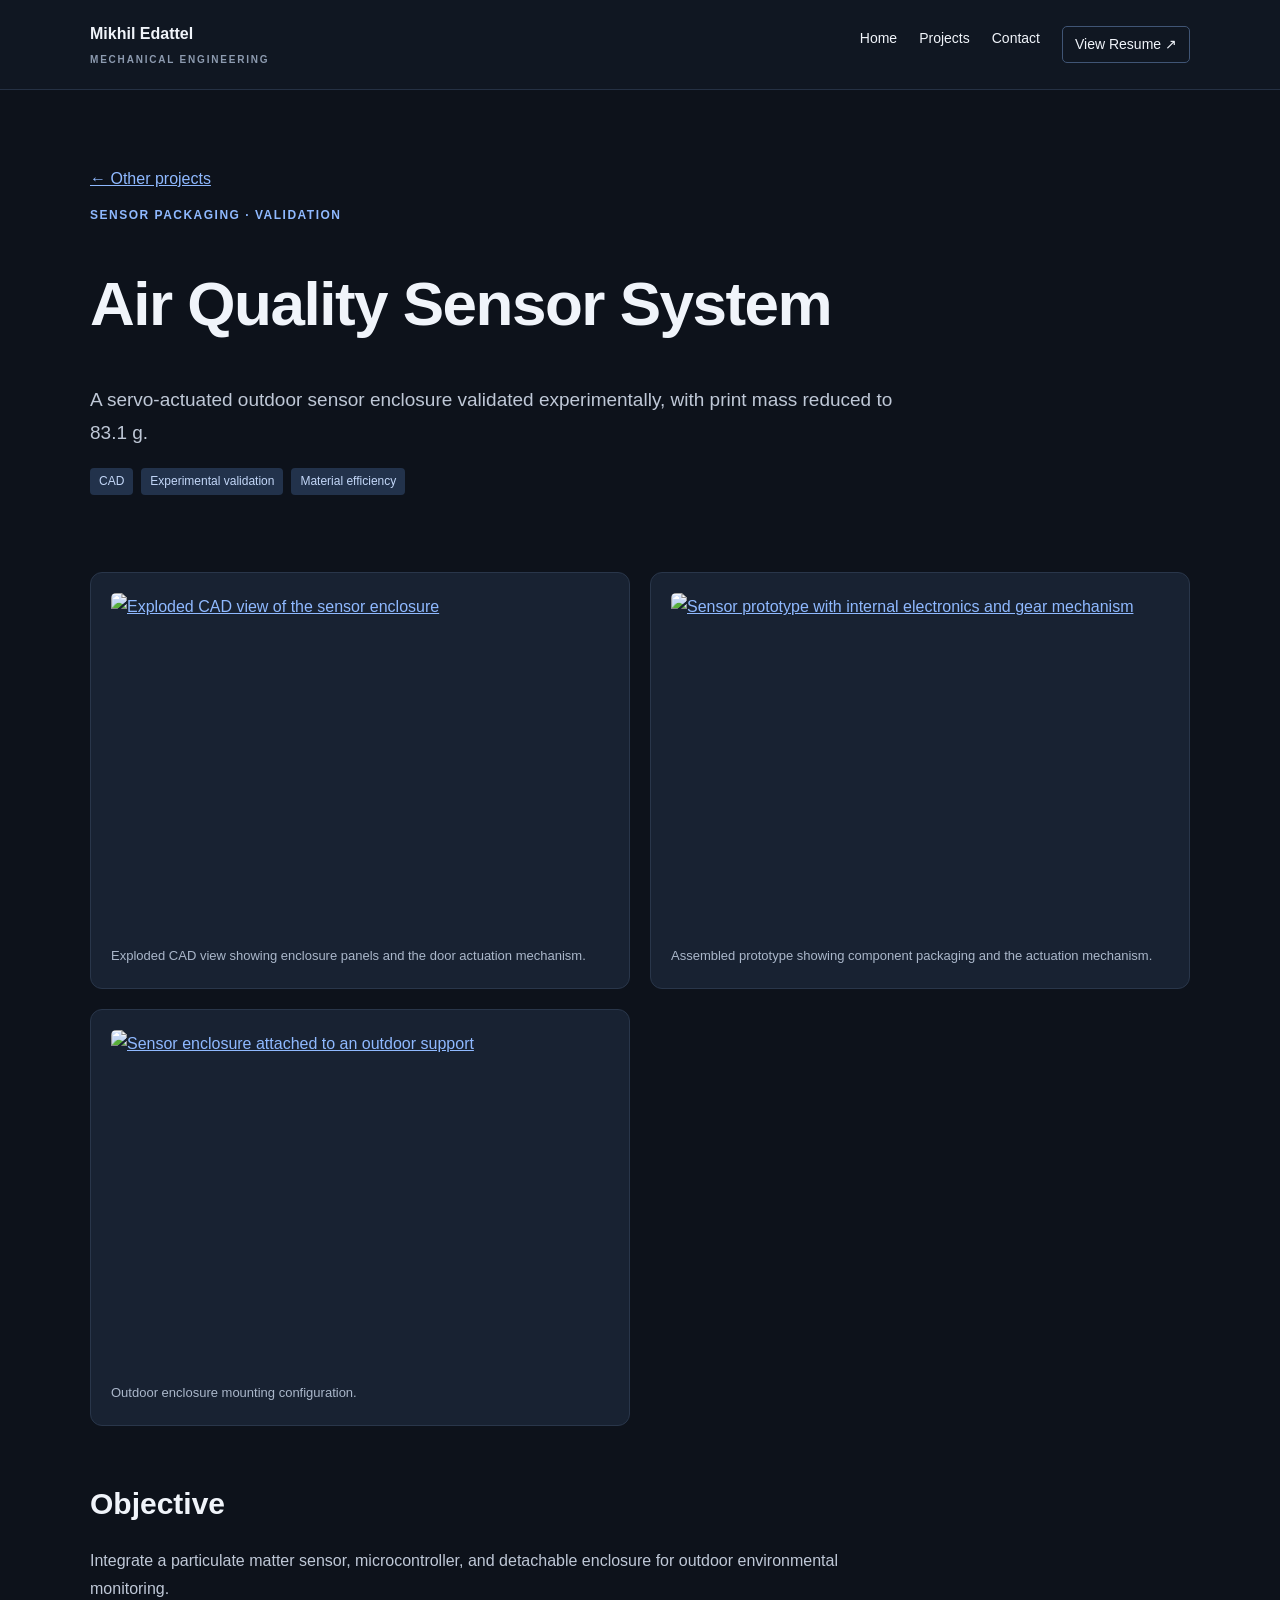
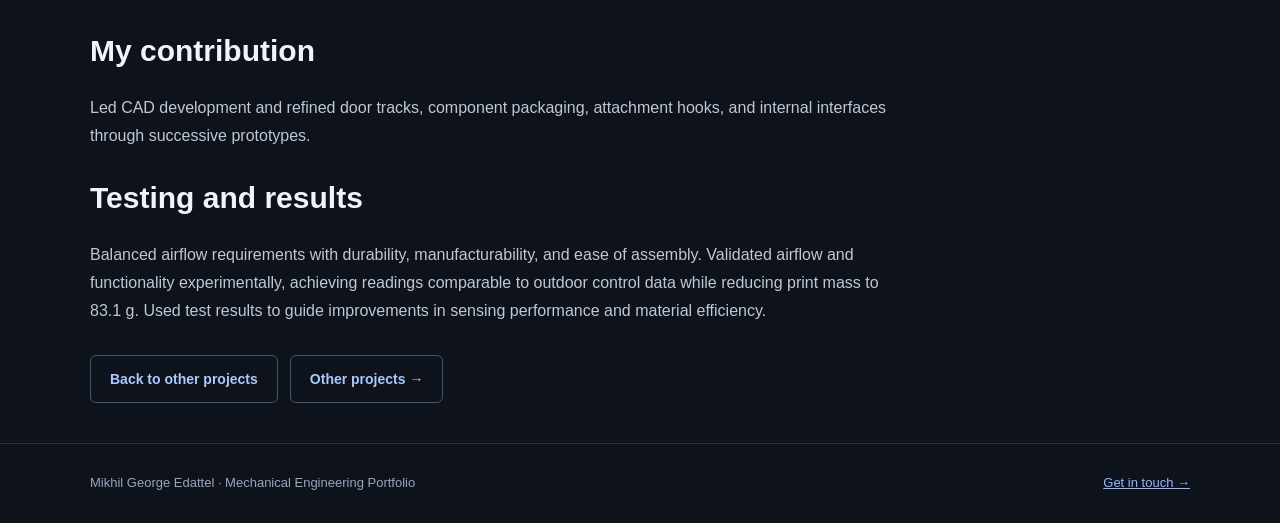
==== air-quality.html @ e2d796d3 "Add files via upload" ====
<!DOCTYPE html><html lang="en"><head><meta charset="UTF-8"><meta name="viewport" content="width=device-width,initial-scale=1"><meta name="description" content="Mikhil George Edattel's mechanical engineering portfolio: design, CAE, prototyping, and systems integration."><meta name="color-scheme" content="dark"><title>Air Quality Sensor System | Mikhil Edattel</title><link rel="stylesheet" href="styles.css"></head><body><a class="skip" href="#main">Skip to content</a><header><nav class="wrap" aria-label="Main navigation"><a class="brand" href="index.html">Mikhil Edattel<span class="brand-sub">Mechanical Engineering</span></a><div class="links"><a href="index.html">Home</a><a href="projects.html">Projects</a><a href="contact.html">Contact</a><a class="nav-resume" href="MikhilGeorgeEdattel_MechanicalEngineer_Resume.pdf" target="_blank" rel="noopener">View Resume ↗</a></div></nav></header><main id="main"><div class="wrap"><div class="hero"><a href="other-projects.html">← Other projects</a><p class="label">Sensor packaging · Validation</p><h1>Air Quality Sensor System</h1><p class="lead">A servo-actuated outdoor sensor enclosure validated experimentally, with print mass reduced to 83.1 g.</p><div class="tags"><span>CAD</span><span>Experimental validation</span><span>Material efficiency</span></div></div><div class="project-gallery"><figure class="gallery"><a href="assets/AirQualitySensor_1.png" target="_blank" rel="noopener" aria-label="Open image: Exploded CAD view of the sensor enclosure"><img src="assets/AirQualitySensor_1.png" alt="Exploded CAD view of the sensor enclosure" loading="lazy"></a><figcaption>Exploded CAD view showing enclosure panels and the door actuation mechanism.</figcaption></figure><figure class="gallery"><a href="assets/AirQualitySensor_2.png" target="_blank" rel="noopener" aria-label="Open image: Sensor prototype with internal electronics and gear mechanism"><img src="assets/AirQualitySensor_2.png" alt="Sensor prototype with internal electronics and gear mechanism" loading="lazy"></a><figcaption>Assembled prototype showing component packaging and the actuation mechanism.</figcaption></figure><figure class="gallery"><a href="assets/AirQualitySensor_3.png" target="_blank" rel="noopener" aria-label="Open image: Sensor enclosure attached to an outdoor support"><img src="assets/AirQualitySensor_3.png" alt="Sensor enclosure attached to an outdoor support" loading="lazy"></a><figcaption>Outdoor enclosure mounting configuration.</figcaption></figure></div><div class="project-copy"><section><h2>Objective</h2><p>Integrate a particulate matter sensor, microcontroller, and detachable enclosure for outdoor environmental monitoring.</p></section><section><h2>My contribution</h2><p>Led CAD development and refined door tracks, component packaging, attachment hooks, and internal interfaces through successive prototypes.</p></section><section><h2>Testing and results</h2><p>Balanced airflow requirements with durability, manufacturability, and ease of assembly. Validated airflow and functionality experimentally, achieving readings comparable to outdoor control data while reducing print mass to 83.1 g. Used test results to guide improvements in sensing performance and material efficiency.</p></section></div><div class="buttons"><a class="button secondary" href="other-projects.html">Back to other projects</a><a class="button secondary" href="other-projects.html">Other projects →</a></div></div></main><footer><div class="wrap">Mikhil George Edattel · Mechanical Engineering Portfolio <a href="contact.html">Get in touch →</a></div></footer></body></html>
---- styles.css ----
*{box-sizing:border-box}html{scroll-behavior:smooth}body{margin:0;background:#f5f7fa;color:#384657;font:16px/1.75 Arial,sans-serif}a{color:#235dc1}a:focus-visible{outline:3px solid #235dc1;outline-offset:5px}.wrap{width:min(1100px,90%);margin:auto}header{background:white;border-bottom:1px solid #dce3eb}nav{display:flex;justify-content:space-between;align-items:center;gap:20px;flex-wrap:wrap;padding:20px 0}nav a{text-decoration:none;color:#14283e}nav .links{display:flex;flex-wrap:wrap;gap:22px;font-size:14px}.brand{font-weight:bold}.hero{padding:75px 0 55px;max-width:820px}.label{text-transform:uppercase;letter-spacing:1.5px;color:#235dc1;font-size:12px;font-weight:bold}h1,h2,h3{color:#14283e;line-height:1.2}h1{font-size:clamp(36px,6vw,62px);letter-spacing:-1.5px}h2{font-size:30px}h3{font-size:23px}.lead{font-size:19px}.muted{color:#627084}.buttons{display:flex;gap:12px;flex-wrap:wrap;margin-top:24px}.button{display:inline-block;background:#235dc1;color:white;padding:11px 19px;border-radius:6px;text-decoration:none;font-weight:bold;font-size:14px}.secondary{background:white;color:#235dc1;border:1px solid #235dc1}.grid{display:grid;grid-template-columns:repeat(2,minmax(0,1fr));gap:24px}.card{background:white;border:1px solid #dce3eb;border-radius:12px;overflow:hidden;display:flex;flex-direction:column}.content{padding:28px;flex:1}.card .content{display:flex;flex-direction:column;align-items:flex-start}.card .button{margin-top:auto}.tags{display:flex;gap:8px;flex-wrap:wrap;margin:10px 0 22px}.tags span{background:#eef3fa;padding:3px 9px;font-size:12px;border-radius:4px}.card img{width:100%;height:230px;object-fit:contain;background:white;padding:15px}.graphic{height:180px;background:#eaf0f8;display:flex;align-items:center;justify-content:center;color:#235dc1;font-size:30px;font-weight:bold;letter-spacing:3px}.section{padding:45px 0}.about{background:white;border-block:1px solid #dce3eb;margin-top:60px}.about p{max-width:800px}.project-copy{max-width:800px}.gallery{background:white;border:1px solid #dce3eb;border-radius:12px;padding:20px;margin:25px 0}.gallery img{width:100%;display:block}.gallery figcaption{font-size:13px;color:#627084;margin-top:12px}.photo-note{border:1px dashed #aebbd0;padding:25px;border-radius:10px;color:#627084;margin:25px 0}footer{border-top:1px solid #dce3eb;padding:28px 0;margin-top:40px;font-size:13px;color:#627084}.skip{position:absolute;top:-100px;background:white;padding:10px}.skip:focus{top:0}@media(max-width:700px){.grid{grid-template-columns:1fr}.hero{padding:45px 0 25px}.content{padding:23px}nav .links{gap:14px}.lead{font-size:17px}}@media(prefers-reduced-motion:reduce){html{scroll-behavior:auto}}
.project-gallery{display:grid;grid-template-columns:repeat(2,minmax(0,1fr));gap:20px}.project-gallery .gallery{margin:0}.project-gallery img{height:340px;object-fit:contain}.paired-images{display:grid;grid-template-columns:repeat(2,minmax(0,1fr));gap:8px;background:white;padding:12px}.paired-images a{display:block;min-width:0}.paired-images img{height:240px;padding:5px}.project-gallery a{display:block}@media(max-width:700px){.project-gallery{grid-template-columns:1fr}.paired-images img{height:180px}.project-gallery img{height:300px}}

/* Dark visual theme */
body{background:#0d121b;color:#bfc8d7}header{background:#101722;border-color:#253144}h1,h2,h3,h4,nav a{color:#f0f4fa}a{color:#8fb9ff}nav a:hover{color:#8fb9ff}.brand-sub{display:block;font-size:10px;text-transform:uppercase;letter-spacing:1.8px;color:#8d9bb0;margin-top:3px}.label{color:#8fb9ff}.muted{color:#99a7bb}.button{background:#83b1ff;color:#0b172c}.button:hover{background:#abcaff}.secondary{background:transparent;color:#aac9ff;border-color:#405575}.card,.about{background:#141d2a;border-color:#29364a}.graphic{background:#1b2b42;color:#8fb9ff}.tags span{background:#22324b;color:#c3d7f8}.gallery{background:#182232;border-color:#29364a}.gallery figcaption{color:#aab7ca}.gallery img{border-radius:5px}.paired-images{background:#e9edf3}.card>img{background:#e9edf3}.photo-note{border-color:#405575;color:#aab7ca}.hero h1{max-width:950px}.home-hero{max-width:880px}.home-hero h1{font-size:clamp(38px,6vw,70px)}.name{font-size:21px;color:#8fb9ff;font-weight:bold}.intro-grid{display:grid;grid-template-columns:repeat(3,minmax(0,1fr));gap:28px;margin-top:35px}.intro-grid article{border-top:1px solid #405575;padding-top:24px}.number{color:#8fb9ff;font-size:13px}.intro-note{max-width:780px}.nav-resume{border:1px solid #405575;border-radius:5px;padding:5px 12px}.other-banner{margin-top:40px;border-top:1px solid #29364a}.project-copy{padding-top:30px}.project-copy section{margin:30px 0}.skills-section{max-width:800px;margin:40px 0}.contact-email{font-size:clamp(17px,3vw,25px);overflow-wrap:anywhere}footer{border-color:#253144;color:#99a7bb}footer .wrap{display:flex;justify-content:space-between;gap:20px;flex-wrap:wrap}.skip{background:#182232;color:white}.availability{margin-top:26px}.gallery a:hover img{outline:2px solid #8fb9ff}@media(max-width:700px){.intro-grid{grid-template-columns:1fr}.links{align-items:center}}
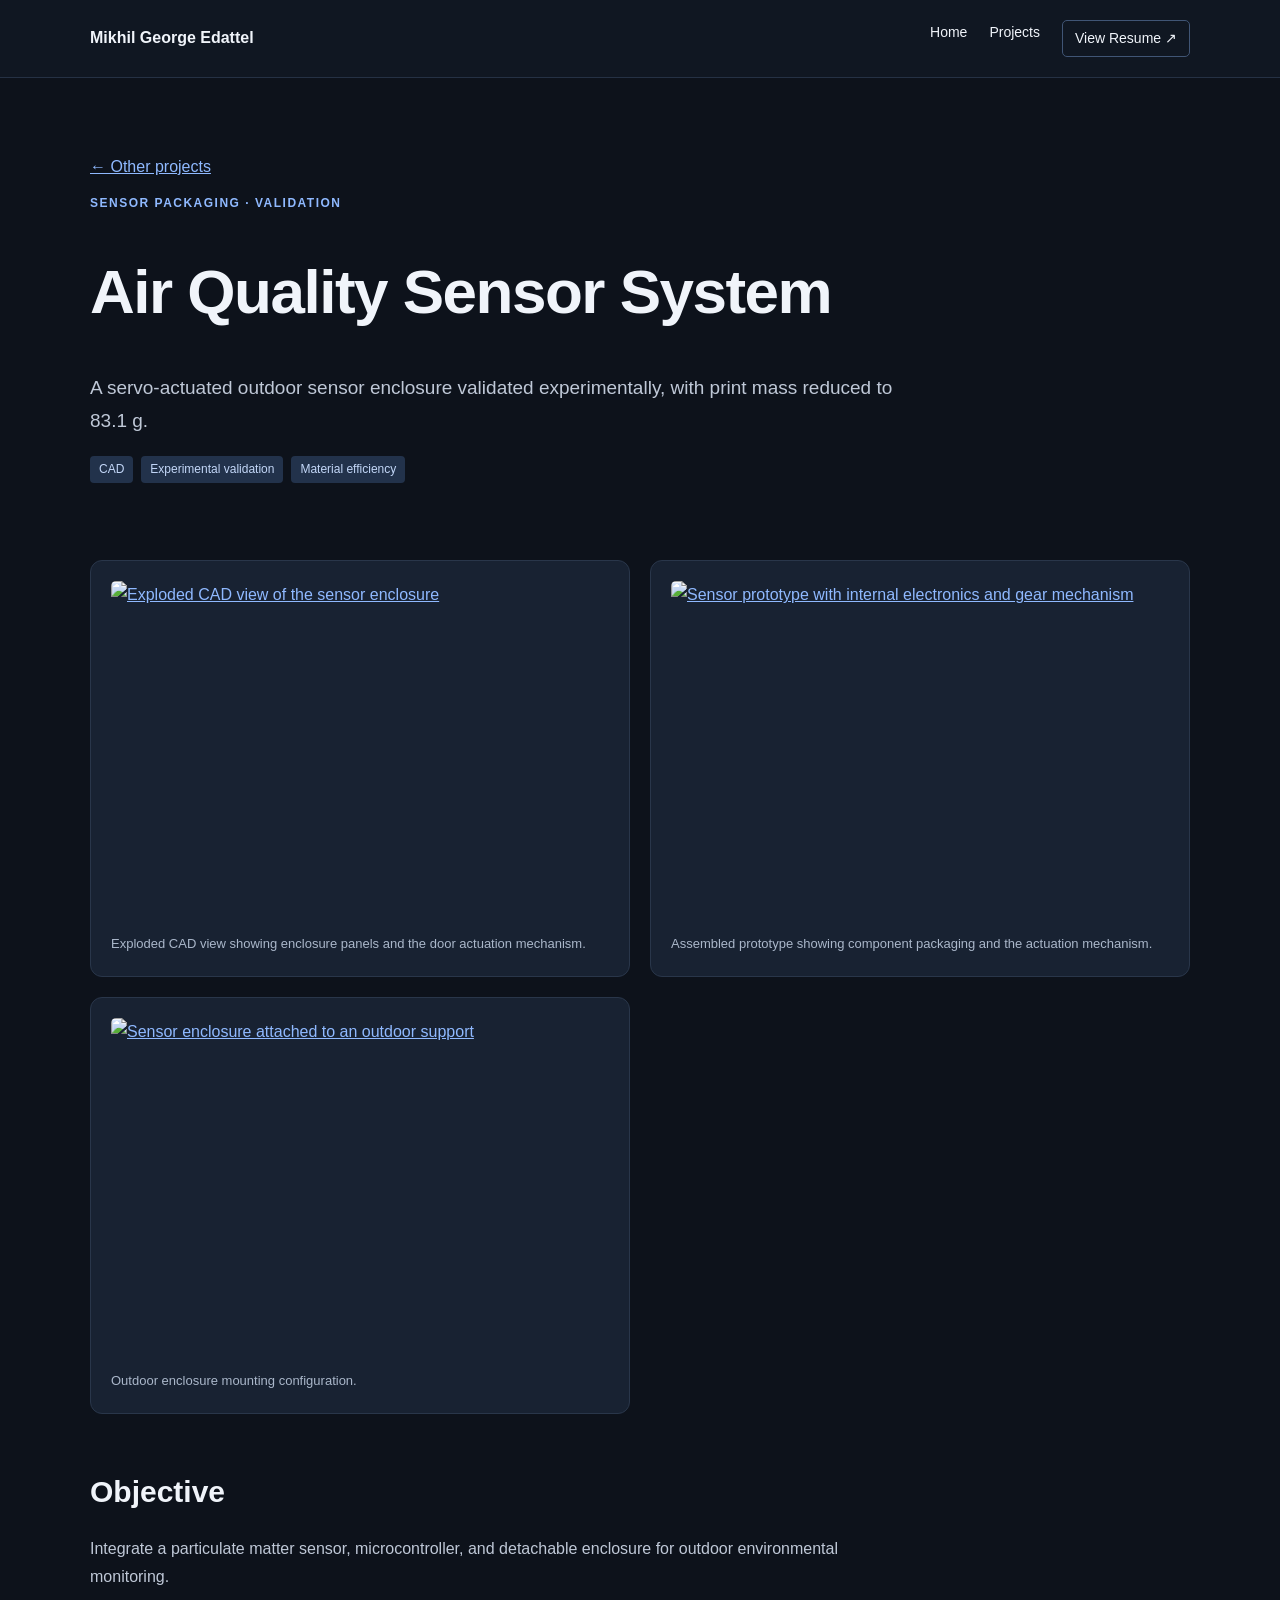
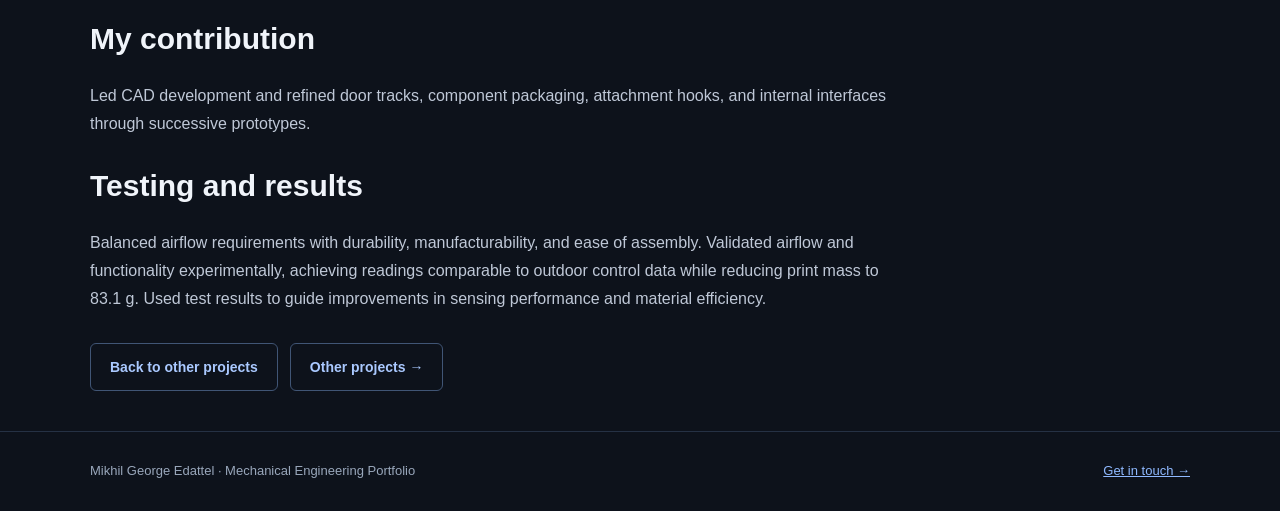
==== commit 7e0a0ab3: "Add files via upload" ====
--- a/air-quality.html
+++ b/air-quality.html
@@ -1 +1 @@
-<!DOCTYPE html><html lang="en"><head><meta charset="UTF-8"><meta name="viewport" content="width=device-width,initial-scale=1"><meta name="description" content="Mikhil George Edattel's mechanical engineering portfolio: design, CAE, prototyping, and systems integration."><meta name="color-scheme" content="dark"><title>Air Quality Sensor System | Mikhil Edattel</title><link rel="stylesheet" href="styles.css"></head><body><a class="skip" href="#main">Skip to content</a><header><nav class="wrap" aria-label="Main navigation"><a class="brand" href="index.html">Mikhil Edattel<span class="brand-sub">Mechanical Engineering</span></a><div class="links"><a href="index.html">Home</a><a href="projects.html">Projects</a><a href="contact.html">Contact</a><a class="nav-resume" href="MikhilGeorgeEdattel_MechanicalEngineer_Resume.pdf" target="_blank" rel="noopener">View Resume ↗</a></div></nav></header><main id="main"><div class="wrap"><div class="hero"><a href="other-projects.html">← Other projects</a><p class="label">Sensor packaging · Validation</p><h1>Air Quality Sensor System</h1><p class="lead">A servo-actuated outdoor sensor enclosure validated experimentally, with print mass reduced to 83.1 g.</p><div class="tags"><span>CAD</span><span>Experimental validation</span><span>Material efficiency</span></div></div><div class="project-gallery"><figure class="gallery"><a href="assets/AirQualitySensor_1.png" target="_blank" rel="noopener" aria-label="Open image: Exploded CAD view of the sensor enclosure"><img src="assets/AirQualitySensor_1.png" alt="Exploded CAD view of the sensor enclosure" loading="lazy"></a><figcaption>Exploded CAD view showing enclosure panels and the door actuation mechanism.</figcaption></figure><figure class="gallery"><a href="assets/AirQualitySensor_2.png" target="_blank" rel="noopener" aria-label="Open image: Sensor prototype with internal electronics and gear mechanism"><img src="assets/AirQualitySensor_2.png" alt="Sensor prototype with internal electronics and gear mechanism" loading="lazy"></a><figcaption>Assembled prototype showing component packaging and the actuation mechanism.</figcaption></figure><figure class="gallery"><a href="assets/AirQualitySensor_3.png" target="_blank" rel="noopener" aria-label="Open image: Sensor enclosure attached to an outdoor support"><img src="assets/AirQualitySensor_3.png" alt="Sensor enclosure attached to an outdoor support" loading="lazy"></a><figcaption>Outdoor enclosure mounting configuration.</figcaption></figure></div><div class="project-copy"><section><h2>Objective</h2><p>Integrate a particulate matter sensor, microcontroller, and detachable enclosure for outdoor environmental monitoring.</p></section><section><h2>My contribution</h2><p>Led CAD development and refined door tracks, component packaging, attachment hooks, and internal interfaces through successive prototypes.</p></section><section><h2>Testing and results</h2><p>Balanced airflow requirements with durability, manufacturability, and ease of assembly. Validated airflow and functionality experimentally, achieving readings comparable to outdoor control data while reducing print mass to 83.1 g. Used test results to guide improvements in sensing performance and material efficiency.</p></section></div><div class="buttons"><a class="button secondary" href="other-projects.html">Back to other projects</a><a class="button secondary" href="other-projects.html">Other projects →</a></div></div></main><footer><div class="wrap">Mikhil George Edattel · Mechanical Engineering Portfolio <a href="contact.html">Get in touch →</a></div></footer></body></html>+<!DOCTYPE html><html lang="en"><head><meta charset="UTF-8"><meta name="viewport" content="width=device-width,initial-scale=1"><meta name="description" content="Mikhil George Edattel's mechanical engineering portfolio: design, CAE, prototyping, and systems integration."><meta name="color-scheme" content="dark"><title>Air Quality Sensor System | Mikhil Edattel</title><link rel="stylesheet" href="styles.css"></head><body><a class="skip" href="#main">Skip to content</a><header><nav class="wrap" aria-label="Main navigation"><a class="brand" href="index.html">Mikhil George Edattel</a><div class="links"><a href="index.html">Home</a><a href="projects.html">Projects</a><a class="nav-resume" href="MikhilGeorgeEdattel_MechanicalEngineer_Resume.pdf" target="_blank" rel="noopener">View Resume ↗</a></div></nav></header><main id="main"><div class="wrap"><div class="hero"><a href="other-projects.html">← Other projects</a><p class="label">Sensor packaging · Validation</p><h1>Air Quality Sensor System</h1><p class="lead">A servo-actuated outdoor sensor enclosure validated experimentally, with print mass reduced to 83.1 g.</p><div class="tags"><span>CAD</span><span>Experimental validation</span><span>Material efficiency</span></div></div><div class="project-gallery"><figure class="gallery"><a href="assets/AirQualitySensor_1.png" target="_blank" rel="noopener" aria-label="Open image: Exploded CAD view of the sensor enclosure"><img src="assets/AirQualitySensor_1.png" alt="Exploded CAD view of the sensor enclosure" loading="lazy"></a><figcaption>Exploded CAD view showing enclosure panels and the door actuation mechanism.</figcaption></figure><figure class="gallery"><a href="assets/AirQualitySensor_2.png" target="_blank" rel="noopener" aria-label="Open image: Sensor prototype with internal electronics and gear mechanism"><img src="assets/AirQualitySensor_2.png" alt="Sensor prototype with internal electronics and gear mechanism" loading="lazy"></a><figcaption>Assembled prototype showing component packaging and the actuation mechanism.</figcaption></figure><figure class="gallery"><a href="assets/AirQualitySensor_3.png" target="_blank" rel="noopener" aria-label="Open image: Sensor enclosure attached to an outdoor support"><img src="assets/AirQualitySensor_3.png" alt="Sensor enclosure attached to an outdoor support" loading="lazy"></a><figcaption>Outdoor enclosure mounting configuration.</figcaption></figure></div><div class="project-copy"><section><h2>Objective</h2><p>Integrate a particulate matter sensor, microcontroller, and detachable enclosure for outdoor environmental monitoring.</p></section><section><h2>My contribution</h2><p>Led CAD development and refined door tracks, component packaging, attachment hooks, and internal interfaces through successive prototypes.</p></section><section><h2>Testing and results</h2><p>Balanced airflow requirements with durability, manufacturability, and ease of assembly. Validated airflow and functionality experimentally, achieving readings comparable to outdoor control data while reducing print mass to 83.1 g. Used test results to guide improvements in sensing performance and material efficiency.</p></section></div><div class="buttons"><a class="button secondary" href="other-projects.html">Back to other projects</a><a class="button secondary" href="other-projects.html">Other projects →</a></div></div></main><footer><div class="wrap">Mikhil George Edattel · Mechanical Engineering Portfolio <a href="mailto:mgeorgee@nd.edu">Get in touch →</a></div></footer></body></html>
--- a/styles.css
+++ b/styles.css
@@ -2,4 +2,5 @@
 .project-gallery{display:grid;grid-template-columns:repeat(2,minmax(0,1fr));gap:20px}.project-gallery .gallery{margin:0}.project-gallery img{height:340px;object-fit:contain}.paired-images{display:grid;grid-template-columns:repeat(2,minmax(0,1fr));gap:8px;background:white;padding:12px}.paired-images a{display:block;min-width:0}.paired-images img{height:240px;padding:5px}.project-gallery a{display:block}@media(max-width:700px){.project-gallery{grid-template-columns:1fr}.paired-images img{height:180px}.project-gallery img{height:300px}}
 
 /* Dark visual theme */
-body{background:#0d121b;color:#bfc8d7}header{background:#101722;border-color:#253144}h1,h2,h3,h4,nav a{color:#f0f4fa}a{color:#8fb9ff}nav a:hover{color:#8fb9ff}.brand-sub{display:block;font-size:10px;text-transform:uppercase;letter-spacing:1.8px;color:#8d9bb0;margin-top:3px}.label{color:#8fb9ff}.muted{color:#99a7bb}.button{background:#83b1ff;color:#0b172c}.button:hover{background:#abcaff}.secondary{background:transparent;color:#aac9ff;border-color:#405575}.card,.about{background:#141d2a;border-color:#29364a}.graphic{background:#1b2b42;color:#8fb9ff}.tags span{background:#22324b;color:#c3d7f8}.gallery{background:#182232;border-color:#29364a}.gallery figcaption{color:#aab7ca}.gallery img{border-radius:5px}.paired-images{background:#e9edf3}.card>img{background:#e9edf3}.photo-note{border-color:#405575;color:#aab7ca}.hero h1{max-width:950px}.home-hero{max-width:880px}.home-hero h1{font-size:clamp(38px,6vw,70px)}.name{font-size:21px;color:#8fb9ff;font-weight:bold}.intro-grid{display:grid;grid-template-columns:repeat(3,minmax(0,1fr));gap:28px;margin-top:35px}.intro-grid article{border-top:1px solid #405575;padding-top:24px}.number{color:#8fb9ff;font-size:13px}.intro-note{max-width:780px}.nav-resume{border:1px solid #405575;border-radius:5px;padding:5px 12px}.other-banner{margin-top:40px;border-top:1px solid #29364a}.project-copy{padding-top:30px}.project-copy section{margin:30px 0}.skills-section{max-width:800px;margin:40px 0}.contact-email{font-size:clamp(17px,3vw,25px);overflow-wrap:anywhere}footer{border-color:#253144;color:#99a7bb}footer .wrap{display:flex;justify-content:space-between;gap:20px;flex-wrap:wrap}.skip{background:#182232;color:white}.availability{margin-top:26px}.gallery a:hover img{outline:2px solid #8fb9ff}@media(max-width:700px){.intro-grid{grid-template-columns:1fr}.links{align-items:center}}+body{background:#0d121b;color:#bfc8d7}header{background:#101722;border-color:#253144}h1,h2,h3,h4,nav a{color:#f0f4fa}a{color:#8fb9ff}nav a:hover{color:#8fb9ff}.brand-sub{display:block;font-size:10px;text-transform:uppercase;letter-spacing:1.8px;color:#8d9bb0;margin-top:3px}.label{color:#8fb9ff}.muted{color:#99a7bb}.button{background:#83b1ff;color:#0b172c}.button:hover{background:#abcaff}.secondary{background:transparent;color:#aac9ff;border-color:#405575}.card,.about{background:#141d2a;border-color:#29364a}.graphic{background:#1b2b42;color:#8fb9ff}.tags span{background:#22324b;color:#c3d7f8}.gallery{background:#182232;border-color:#29364a}.gallery figcaption{color:#aab7ca}.gallery img{border-radius:5px}.paired-images{background:#e9edf3}.card>img{background:#e9edf3}.photo-note{border-color:#405575;color:#aab7ca}.hero h1{max-width:950px}.home-hero{max-width:880px}.home-hero h1{font-size:clamp(38px,6vw,70px)}.name{font-size:21px;color:#8fb9ff;font-weight:bold}.intro-grid{display:grid;grid-template-columns:repeat(3,minmax(0,1fr));gap:28px;margin-top:35px}.intro-grid article{border-top:1px solid #405575;padding-top:24px}.number{color:#8fb9ff;font-size:13px}.intro-note{max-width:780px}.nav-resume{border:1px solid #405575;border-radius:5px;padding:5px 12px}.other-banner{margin-top:40px;border-top:1px solid #29364a}.project-copy{padding-top:30px}.project-copy section{margin:30px 0}.skills-section{max-width:800px;margin:40px 0}.contact-email{font-size:clamp(17px,3vw,25px);overflow-wrap:anywhere}footer{border-color:#253144;color:#99a7bb}footer .wrap{display:flex;justify-content:space-between;gap:20px;flex-wrap:wrap}.skip{background:#182232;color:white}.availability{margin-top:26px}.gallery a:hover img{outline:2px solid #8fb9ff}@media(max-width:700px){.intro-grid{grid-template-columns:1fr}.links{align-items:center}}
+.home-intro{text-align:center;max-width:780px;margin:0 auto;padding:85px 0 65px}.home-intro h1{font-size:clamp(28px,4vw,40px);font-weight:700;letter-spacing:-.7px;margin:0 0 24px}.home-intro p{font-size:16px;line-height:1.85;margin:0 auto;max-width:720px}.home-intro .buttons{justify-content:center;margin-top:28px}@media(max-width:700px){.home-intro{padding:55px 0 40px}.home-intro p{font-size:15px}}
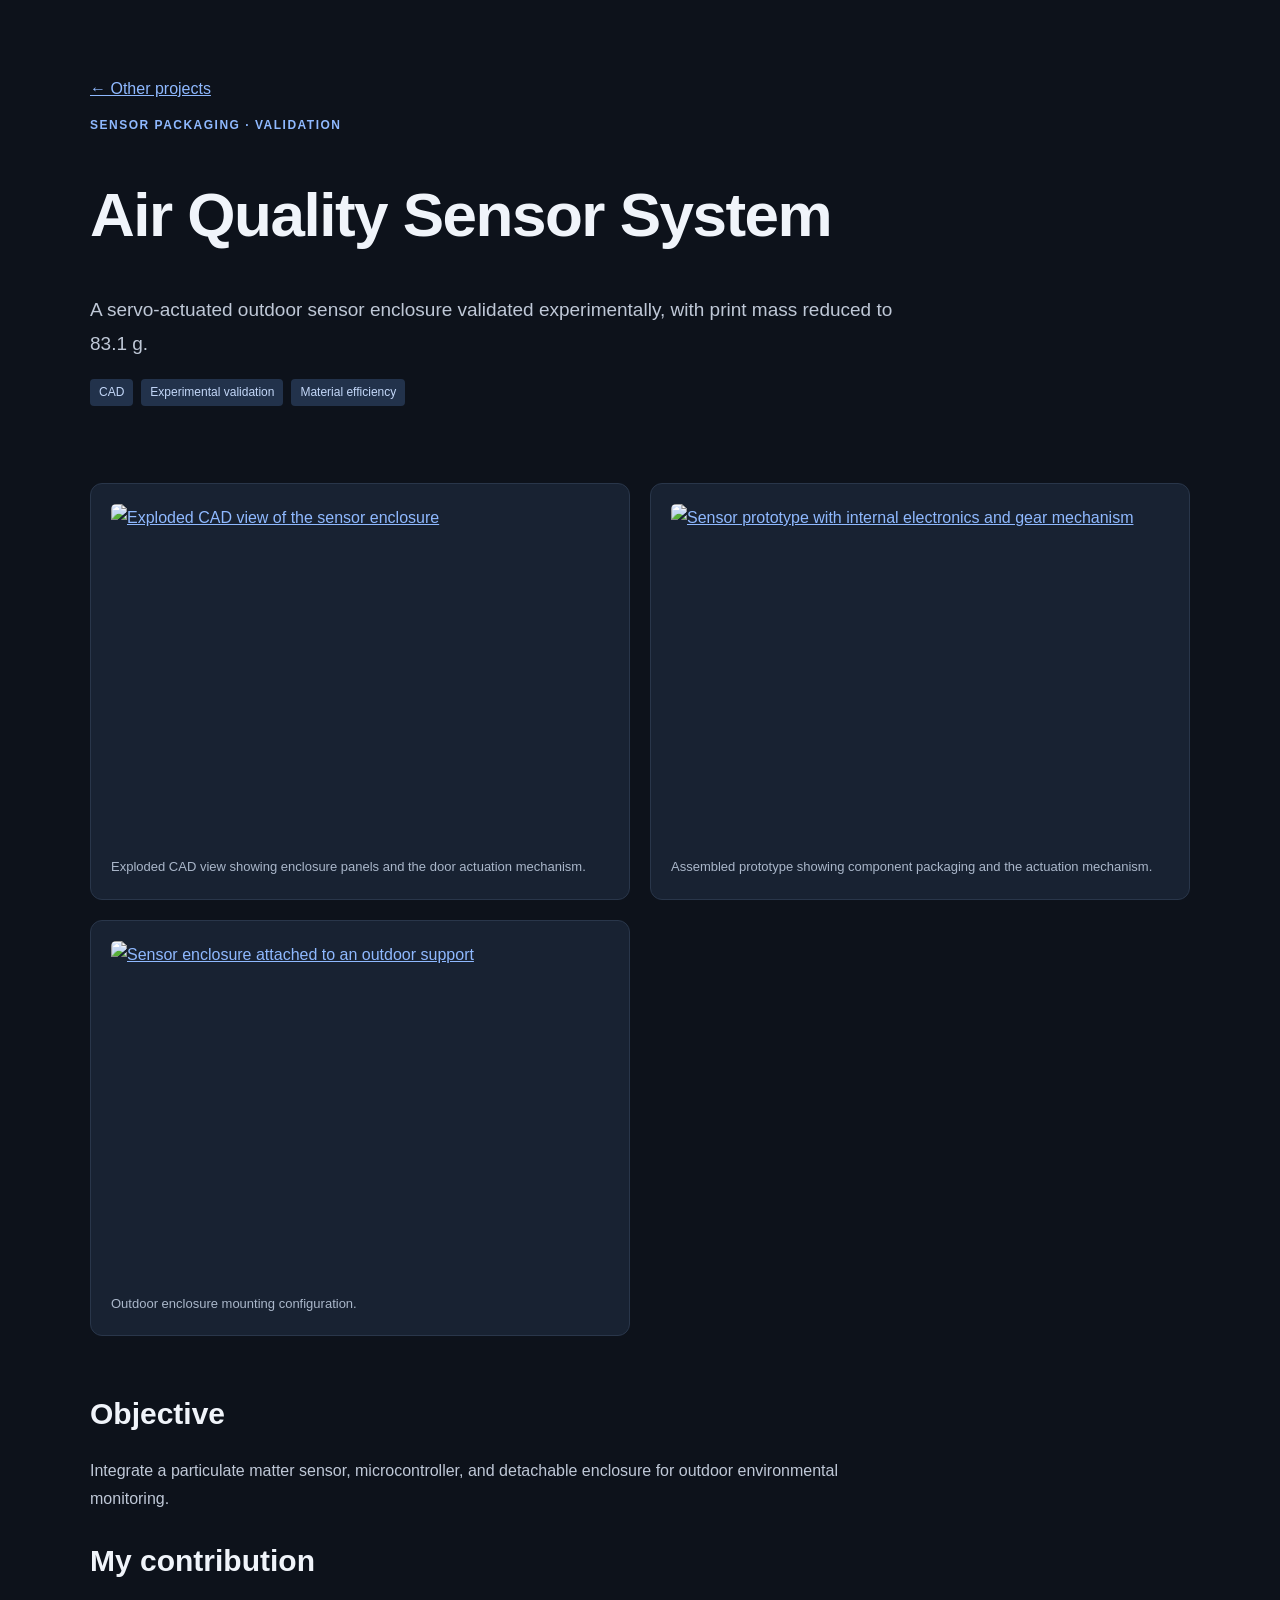
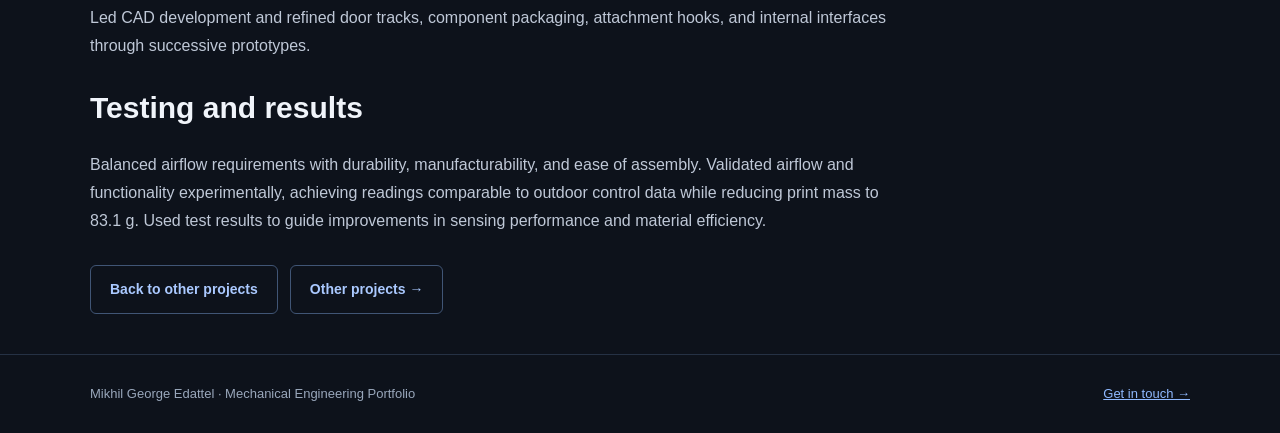
==== commit f04b5490: "Add files via upload" ====
--- a/air-quality.html
+++ b/air-quality.html
@@ -1 +1 @@
-<!DOCTYPE html><html lang="en"><head><meta charset="UTF-8"><meta name="viewport" content="width=device-width,initial-scale=1"><meta name="description" content="Mikhil George Edattel's mechanical engineering portfolio: design, CAE, prototyping, and systems integration."><meta name="color-scheme" content="dark"><title>Air Quality Sensor System | Mikhil Edattel</title><link rel="stylesheet" href="styles.css"></head><body><a class="skip" href="#main">Skip to content</a><header><nav class="wrap" aria-label="Main navigation"><a class="brand" href="index.html">Mikhil George Edattel</a><div class="links"><a href="index.html">Home</a><a href="projects.html">Projects</a><a class="nav-resume" href="MikhilGeorgeEdattel_MechanicalEngineer_Resume.pdf" target="_blank" rel="noopener">View Resume ↗</a></div></nav></header><main id="main"><div class="wrap"><div class="hero"><a href="other-projects.html">← Other projects</a><p class="label">Sensor packaging · Validation</p><h1>Air Quality Sensor System</h1><p class="lead">A servo-actuated outdoor sensor enclosure validated experimentally, with print mass reduced to 83.1 g.</p><div class="tags"><span>CAD</span><span>Experimental validation</span><span>Material efficiency</span></div></div><div class="project-gallery"><figure class="gallery"><a href="assets/AirQualitySensor_1.png" target="_blank" rel="noopener" aria-label="Open image: Exploded CAD view of the sensor enclosure"><img src="assets/AirQualitySensor_1.png" alt="Exploded CAD view of the sensor enclosure" loading="lazy"></a><figcaption>Exploded CAD view showing enclosure panels and the door actuation mechanism.</figcaption></figure><figure class="gallery"><a href="assets/AirQualitySensor_2.png" target="_blank" rel="noopener" aria-label="Open image: Sensor prototype with internal electronics and gear mechanism"><img src="assets/AirQualitySensor_2.png" alt="Sensor prototype with internal electronics and gear mechanism" loading="lazy"></a><figcaption>Assembled prototype showing component packaging and the actuation mechanism.</figcaption></figure><figure class="gallery"><a href="assets/AirQualitySensor_3.png" target="_blank" rel="noopener" aria-label="Open image: Sensor enclosure attached to an outdoor support"><img src="assets/AirQualitySensor_3.png" alt="Sensor enclosure attached to an outdoor support" loading="lazy"></a><figcaption>Outdoor enclosure mounting configuration.</figcaption></figure></div><div class="project-copy"><section><h2>Objective</h2><p>Integrate a particulate matter sensor, microcontroller, and detachable enclosure for outdoor environmental monitoring.</p></section><section><h2>My contribution</h2><p>Led CAD development and refined door tracks, component packaging, attachment hooks, and internal interfaces through successive prototypes.</p></section><section><h2>Testing and results</h2><p>Balanced airflow requirements with durability, manufacturability, and ease of assembly. Validated airflow and functionality experimentally, achieving readings comparable to outdoor control data while reducing print mass to 83.1 g. Used test results to guide improvements in sensing performance and material efficiency.</p></section></div><div class="buttons"><a class="button secondary" href="other-projects.html">Back to other projects</a><a class="button secondary" href="other-projects.html">Other projects →</a></div></div></main><footer><div class="wrap">Mikhil George Edattel · Mechanical Engineering Portfolio <a href="mailto:mgeorgee@nd.edu">Get in touch →</a></div></footer></body></html>+<!DOCTYPE html><html lang="en"><head><meta charset="UTF-8"><meta name="viewport" content="width=device-width,initial-scale=1"><meta name="description" content="Mikhil George Edattel's mechanical engineering portfolio: design, CAE, prototyping, and systems integration."><meta name="color-scheme" content="dark"><title>Air Quality Sensor System | Mikhil Edattel</title><link rel="stylesheet" href="styles.css"></head><body><a class="skip" href="#main">Skip to content</a><main id="main"><div class="wrap"><div class="hero"><a href="other-projects.html">← Other projects</a><p class="label">Sensor packaging · Validation</p><h1>Air Quality Sensor System</h1><p class="lead">A servo-actuated outdoor sensor enclosure validated experimentally, with print mass reduced to 83.1 g.</p><div class="tags"><span>CAD</span><span>Experimental validation</span><span>Material efficiency</span></div></div><div class="project-gallery"><figure class="gallery"><a href="assets/AirQualitySensor_1.png" target="_blank" rel="noopener" aria-label="Open image: Exploded CAD view of the sensor enclosure"><img src="assets/AirQualitySensor_1.png" alt="Exploded CAD view of the sensor enclosure" loading="lazy"></a><figcaption>Exploded CAD view showing enclosure panels and the door actuation mechanism.</figcaption></figure><figure class="gallery"><a href="assets/AirQualitySensor_2.png" target="_blank" rel="noopener" aria-label="Open image: Sensor prototype with internal electronics and gear mechanism"><img src="assets/AirQualitySensor_2.png" alt="Sensor prototype with internal electronics and gear mechanism" loading="lazy"></a><figcaption>Assembled prototype showing component packaging and the actuation mechanism.</figcaption></figure><figure class="gallery"><a href="assets/AirQualitySensor_3.png" target="_blank" rel="noopener" aria-label="Open image: Sensor enclosure attached to an outdoor support"><img src="assets/AirQualitySensor_3.png" alt="Sensor enclosure attached to an outdoor support" loading="lazy"></a><figcaption>Outdoor enclosure mounting configuration.</figcaption></figure></div><div class="project-copy"><section><h2>Objective</h2><p>Integrate a particulate matter sensor, microcontroller, and detachable enclosure for outdoor environmental monitoring.</p></section><section><h2>My contribution</h2><p>Led CAD development and refined door tracks, component packaging, attachment hooks, and internal interfaces through successive prototypes.</p></section><section><h2>Testing and results</h2><p>Balanced airflow requirements with durability, manufacturability, and ease of assembly. Validated airflow and functionality experimentally, achieving readings comparable to outdoor control data while reducing print mass to 83.1 g. Used test results to guide improvements in sensing performance and material efficiency.</p></section></div><div class="buttons"><a class="button secondary" href="other-projects.html">Back to other projects</a><a class="button secondary" href="other-projects.html">Other projects →</a></div></div></main><footer><div class="wrap">Mikhil George Edattel · Mechanical Engineering Portfolio <a href="mailto:mgeorgee@nd.edu">Get in touch →</a></div></footer></body></html>
--- a/styles.css
+++ b/styles.css
@@ -4,3 +4,5 @@
 /* Dark visual theme */
 body{background:#0d121b;color:#bfc8d7}header{background:#101722;border-color:#253144}h1,h2,h3,h4,nav a{color:#f0f4fa}a{color:#8fb9ff}nav a:hover{color:#8fb9ff}.brand-sub{display:block;font-size:10px;text-transform:uppercase;letter-spacing:1.8px;color:#8d9bb0;margin-top:3px}.label{color:#8fb9ff}.muted{color:#99a7bb}.button{background:#83b1ff;color:#0b172c}.button:hover{background:#abcaff}.secondary{background:transparent;color:#aac9ff;border-color:#405575}.card,.about{background:#141d2a;border-color:#29364a}.graphic{background:#1b2b42;color:#8fb9ff}.tags span{background:#22324b;color:#c3d7f8}.gallery{background:#182232;border-color:#29364a}.gallery figcaption{color:#aab7ca}.gallery img{border-radius:5px}.paired-images{background:#e9edf3}.card>img{background:#e9edf3}.photo-note{border-color:#405575;color:#aab7ca}.hero h1{max-width:950px}.home-hero{max-width:880px}.home-hero h1{font-size:clamp(38px,6vw,70px)}.name{font-size:21px;color:#8fb9ff;font-weight:bold}.intro-grid{display:grid;grid-template-columns:repeat(3,minmax(0,1fr));gap:28px;margin-top:35px}.intro-grid article{border-top:1px solid #405575;padding-top:24px}.number{color:#8fb9ff;font-size:13px}.intro-note{max-width:780px}.nav-resume{border:1px solid #405575;border-radius:5px;padding:5px 12px}.other-banner{margin-top:40px;border-top:1px solid #29364a}.project-copy{padding-top:30px}.project-copy section{margin:30px 0}.skills-section{max-width:800px;margin:40px 0}.contact-email{font-size:clamp(17px,3vw,25px);overflow-wrap:anywhere}footer{border-color:#253144;color:#99a7bb}footer .wrap{display:flex;justify-content:space-between;gap:20px;flex-wrap:wrap}.skip{background:#182232;color:white}.availability{margin-top:26px}.gallery a:hover img{outline:2px solid #8fb9ff}@media(max-width:700px){.intro-grid{grid-template-columns:1fr}.links{align-items:center}}
 .home-intro{text-align:center;max-width:780px;margin:0 auto;padding:85px 0 65px}.home-intro h1{font-size:clamp(28px,4vw,40px);font-weight:700;letter-spacing:-.7px;margin:0 0 24px}.home-intro p{font-size:16px;line-height:1.85;margin:0 auto;max-width:720px}.home-intro .buttons{justify-content:center;margin-top:28px}@media(max-width:700px){.home-intro{padding:55px 0 40px}.home-intro p{font-size:15px}}
+
+.home-projects{padding:15px 0 60px;scroll-margin-top:24px}.home-projects>h2{text-align:center;margin:0 0 32px}.home-other{text-align:center;margin-top:36px}.home-projects .card h3{margin-top:12px}
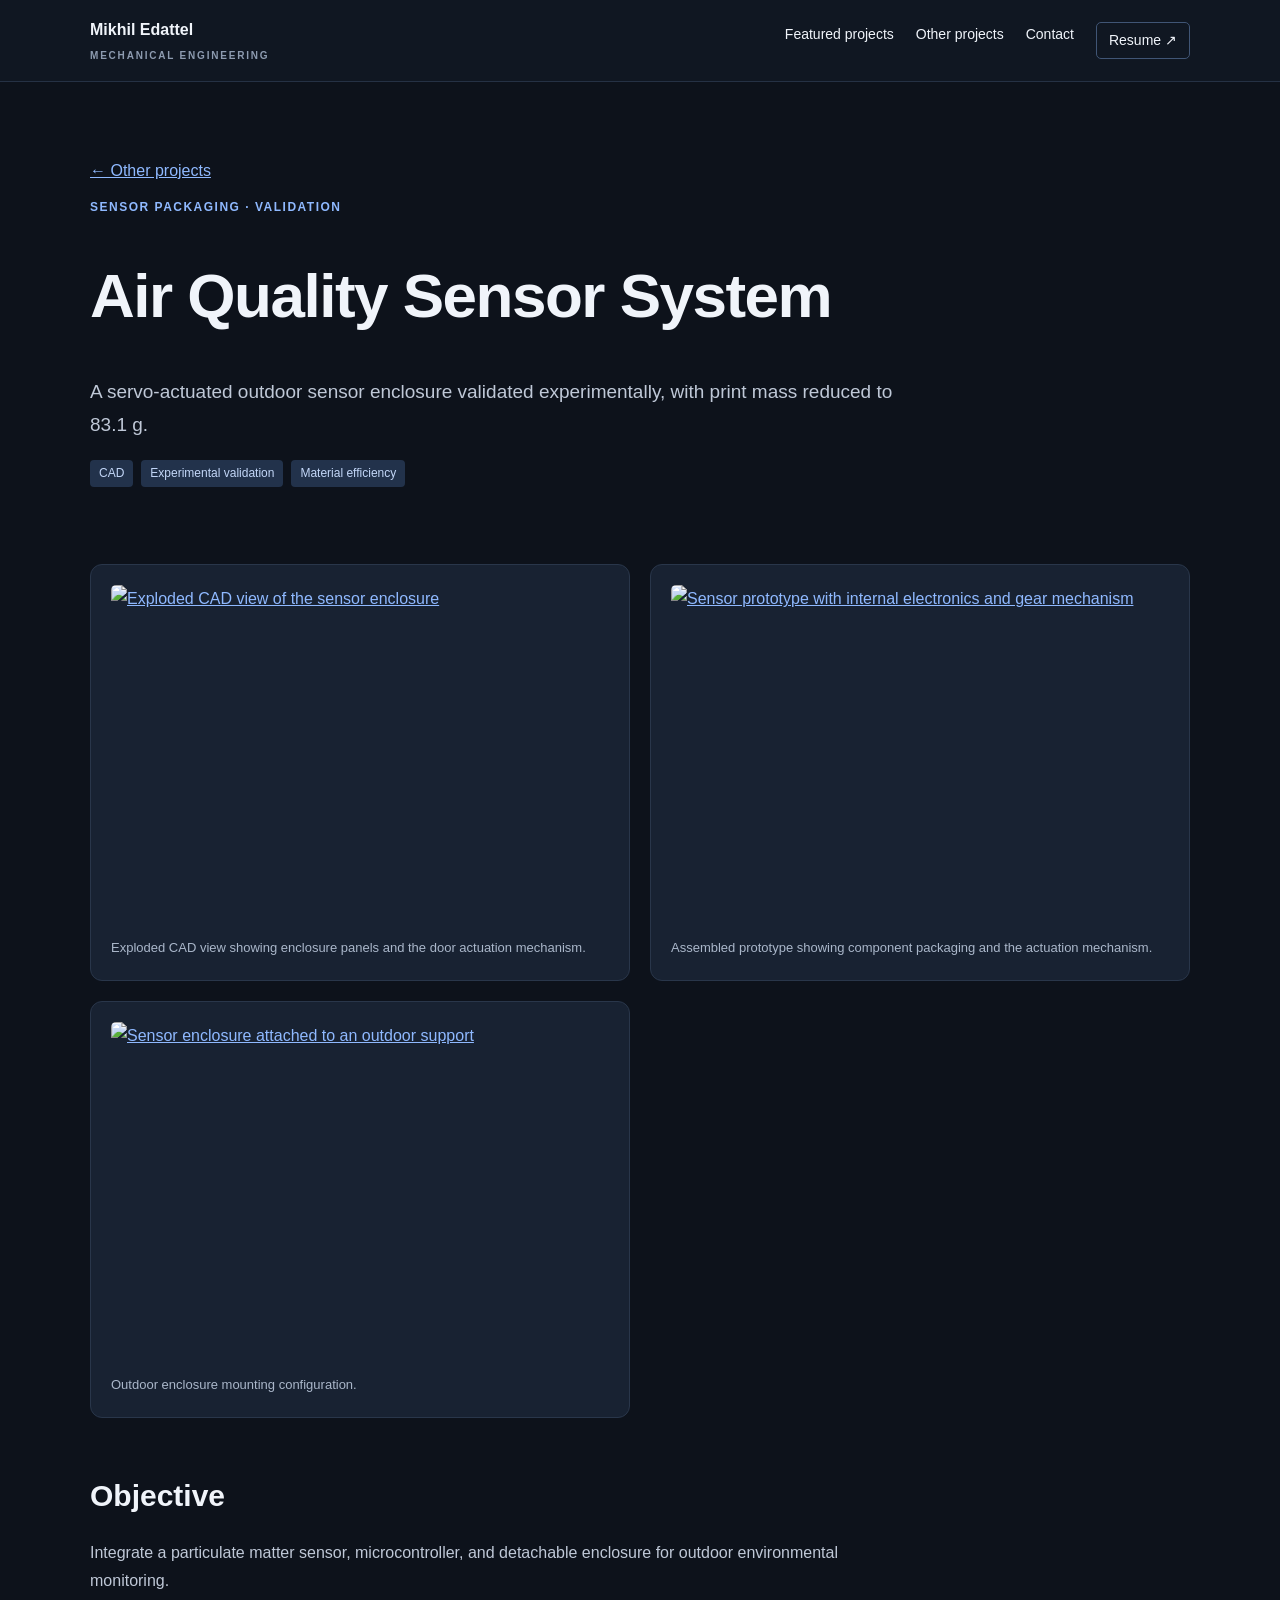
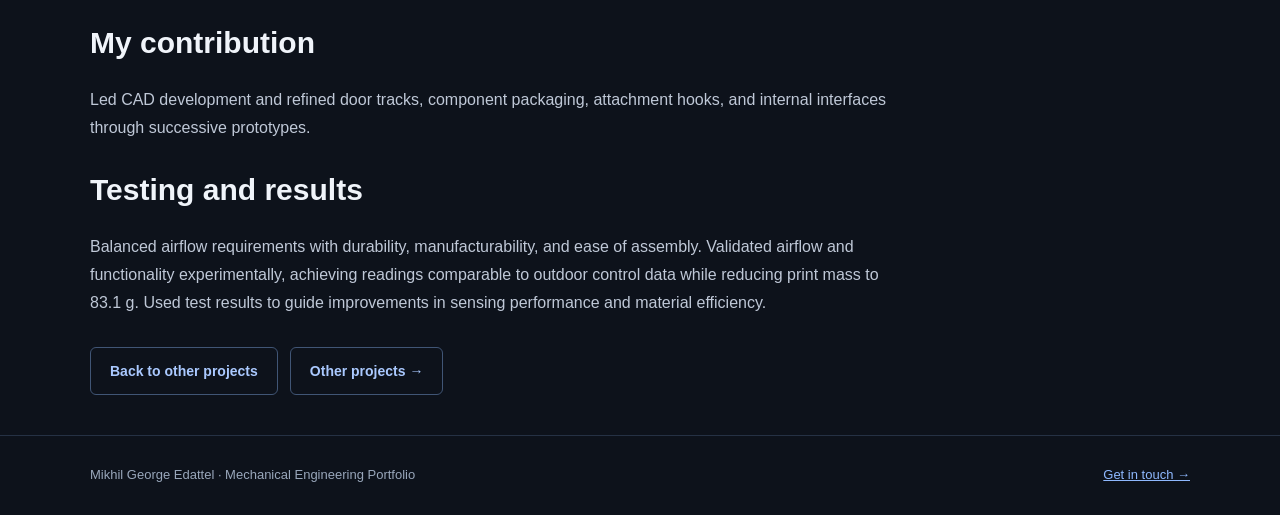
==== commit 6a07d6f4: "Add files via upload" ====
--- a/air-quality.html
+++ b/air-quality.html
@@ -1 +1,2 @@
-<!DOCTYPE html><html lang="en"><head><meta charset="UTF-8"><meta name="viewport" content="width=device-width,initial-scale=1"><meta name="description" content="Mikhil George Edattel's mechanical engineering portfolio: design, CAE, prototyping, and systems integration."><meta name="color-scheme" content="dark"><title>Air Quality Sensor System | Mikhil Edattel</title><link rel="stylesheet" href="styles.css"></head><body><a class="skip" href="#main">Skip to content</a><main id="main"><div class="wrap"><div class="hero"><a href="other-projects.html">← Other projects</a><p class="label">Sensor packaging · Validation</p><h1>Air Quality Sensor System</h1><p class="lead">A servo-actuated outdoor sensor enclosure validated experimentally, with print mass reduced to 83.1 g.</p><div class="tags"><span>CAD</span><span>Experimental validation</span><span>Material efficiency</span></div></div><div class="project-gallery"><figure class="gallery"><a href="assets/AirQualitySensor_1.png" target="_blank" rel="noopener" aria-label="Open image: Exploded CAD view of the sensor enclosure"><img src="assets/AirQualitySensor_1.png" alt="Exploded CAD view of the sensor enclosure" loading="lazy"></a><figcaption>Exploded CAD view showing enclosure panels and the door actuation mechanism.</figcaption></figure><figure class="gallery"><a href="assets/AirQualitySensor_2.png" target="_blank" rel="noopener" aria-label="Open image: Sensor prototype with internal electronics and gear mechanism"><img src="assets/AirQualitySensor_2.png" alt="Sensor prototype with internal electronics and gear mechanism" loading="lazy"></a><figcaption>Assembled prototype showing component packaging and the actuation mechanism.</figcaption></figure><figure class="gallery"><a href="assets/AirQualitySensor_3.png" target="_blank" rel="noopener" aria-label="Open image: Sensor enclosure attached to an outdoor support"><img src="assets/AirQualitySensor_3.png" alt="Sensor enclosure attached to an outdoor support" loading="lazy"></a><figcaption>Outdoor enclosure mounting configuration.</figcaption></figure></div><div class="project-copy"><section><h2>Objective</h2><p>Integrate a particulate matter sensor, microcontroller, and detachable enclosure for outdoor environmental monitoring.</p></section><section><h2>My contribution</h2><p>Led CAD development and refined door tracks, component packaging, attachment hooks, and internal interfaces through successive prototypes.</p></section><section><h2>Testing and results</h2><p>Balanced airflow requirements with durability, manufacturability, and ease of assembly. Validated airflow and functionality experimentally, achieving readings comparable to outdoor control data while reducing print mass to 83.1 g. Used test results to guide improvements in sensing performance and material efficiency.</p></section></div><div class="buttons"><a class="button secondary" href="other-projects.html">Back to other projects</a><a class="button secondary" href="other-projects.html">Other projects →</a></div></div></main><footer><div class="wrap">Mikhil George Edattel · Mechanical Engineering Portfolio <a href="mailto:mgeorgee@nd.edu">Get in touch →</a></div></footer></body></html>+<!DOCTYPE html>
+<html lang="en"><head><meta charset="utf-8"/><meta content="width=device-width,initial-scale=1" name="viewport"/><meta content="Mikhil George Edattel's mechanical engineering portfolio: design, CAE, prototyping, and systems integration." name="description"/><meta content="dark" name="color-scheme"/><title>Air Quality Sensor System | Mikhil Edattel</title><link href="styles.css" rel="stylesheet"/></head><body><a class="skip" href="#main">Skip to content</a><header class="site-header"><nav aria-label="Main navigation" class="wrap"><a class="brand" href="index.html">Mikhil Edattel<span class="brand-sub">Mechanical Engineering</span></a><div class="links"><a href="index.html#projects">Featured projects</a><a href="other-projects.html">Other projects</a><a href="contact.html">Contact</a><a class="nav-resume" href="MikhilGeorgeEdattel_MechanicalEngineer_Resume.pdf" rel="noopener" target="_blank">Resume ↗</a></div></nav></header><main id="main"><div class="wrap"><div class="hero"><a href="other-projects.html">← Other projects</a><p class="label">Sensor packaging · Validation</p><h1>Air Quality Sensor System</h1><p class="lead">A servo-actuated outdoor sensor enclosure validated experimentally, with print mass reduced to 83.1 g.</p><div class="tags"><span>CAD</span><span>Experimental validation</span><span>Material efficiency</span></div></div><div class="project-gallery"><figure class="gallery"><a aria-label="Open image: Exploded CAD view of the sensor enclosure" href="assets/AirQualitySensor_1.png" rel="noopener" target="_blank"><img alt="Exploded CAD view of the sensor enclosure" loading="lazy" src="assets/AirQualitySensor_1.png"/></a><figcaption>Exploded CAD view showing enclosure panels and the door actuation mechanism.</figcaption></figure><figure class="gallery"><a aria-label="Open image: Sensor prototype with internal electronics and gear mechanism" href="assets/AirQualitySensor_2.png" rel="noopener" target="_blank"><img alt="Sensor prototype with internal electronics and gear mechanism" loading="lazy" src="assets/AirQualitySensor_2.png"/></a><figcaption>Assembled prototype showing component packaging and the actuation mechanism.</figcaption></figure><figure class="gallery"><a aria-label="Open image: Sensor enclosure attached to an outdoor support" href="assets/AirQualitySensor_3.png" rel="noopener" target="_blank"><img alt="Sensor enclosure attached to an outdoor support" loading="lazy" src="assets/AirQualitySensor_3.png"/></a><figcaption>Outdoor enclosure mounting configuration.</figcaption></figure></div><div class="project-copy"><section><h2>Objective</h2><p>Integrate a particulate matter sensor, microcontroller, and detachable enclosure for outdoor environmental monitoring.</p></section><section><h2>My contribution</h2><p>Led CAD development and refined door tracks, component packaging, attachment hooks, and internal interfaces through successive prototypes.</p></section><section><h2>Testing and results</h2><p>Balanced airflow requirements with durability, manufacturability, and ease of assembly. Validated airflow and functionality experimentally, achieving readings comparable to outdoor control data while reducing print mass to 83.1 g. Used test results to guide improvements in sensing performance and material efficiency.</p></section></div><div class="buttons"><a class="button secondary" href="other-projects.html">Back to other projects</a><a class="button secondary" href="other-projects.html">Other projects →</a></div></div></main><footer><div class="wrap">Mikhil George Edattel · Mechanical Engineering Portfolio <a href="mailto:mgeorgee@nd.edu">Get in touch →</a></div></footer></body></html>
--- a/styles.css
+++ b/styles.css
@@ -6,3 +6,23 @@
 .home-intro{text-align:center;max-width:780px;margin:0 auto;padding:85px 0 65px}.home-intro h1{font-size:clamp(28px,4vw,40px);font-weight:700;letter-spacing:-.7px;margin:0 0 24px}.home-intro p{font-size:16px;line-height:1.85;margin:0 auto;max-width:720px}.home-intro .buttons{justify-content:center;margin-top:28px}@media(max-width:700px){.home-intro{padding:55px 0 40px}.home-intro p{font-size:15px}}
 
 .home-projects{padding:15px 0 60px;scroll-margin-top:24px}.home-projects>h2{text-align:center;margin:0 0 32px}.home-other{text-align:center;margin-top:36px}.home-projects .card h3{margin-top:12px}
+
+
+/* Portfolio refresh: readable engineering outcomes, shared navigation, and mobile behavior */
+.site-header{position:relative;z-index:10;background:#101722;border-bottom:1px solid #253144}
+.site-header nav{padding:16px 0}
+.site-header .brand{white-space:nowrap}
+.site-footer{margin-top:55px}
+.project-snapshot{max-width:900px;margin:28px auto 44px;padding:25px 28px;background:#151f2e;border:1px solid #344862;border-radius:12px}
+.project-dek{font-size:18px;line-height:1.65;color:#e1e9f7;max-width:800px;margin:0 0 21px}
+.outcomes{display:grid;grid-template-columns:repeat(3,minmax(0,1fr));gap:18px}
+.outcome{border-top:1px solid #45607c;padding-top:14px;display:flex;flex-direction:column;gap:5px}
+.outcome strong{font-size:clamp(20px,2.7vw,29px);line-height:1.2;color:#b5d2ff}
+.outcome span{font-size:13px;color:#b6c4d8;line-height:1.5}
+.snapshot-note{margin-top:15px;color:#91a0b6;font-size:12px}
+.rover-story .project-snapshot,.seal-story .project-snapshot,.maze-page .project-snapshot,.frjs-page .project-snapshot{max-width:900px}
+.home-projects .card p{margin-bottom:20px}
+.home-projects .card h3{font-size:22px;line-height:1.3}
+.home-projects .card .label{font-size:11px}
+@media(max-width:700px){.outcomes{gap:12px}.project-snapshot{padding:19px}.project-dek{font-size:16px}.outcome strong{font-size:20px}.outcome span{font-size:12px}.site-header .links{gap:11px;font-size:12px}}
+@media(max-width:460px){.outcomes{grid-template-columns:1fr}.outcome{padding-top:10px}}
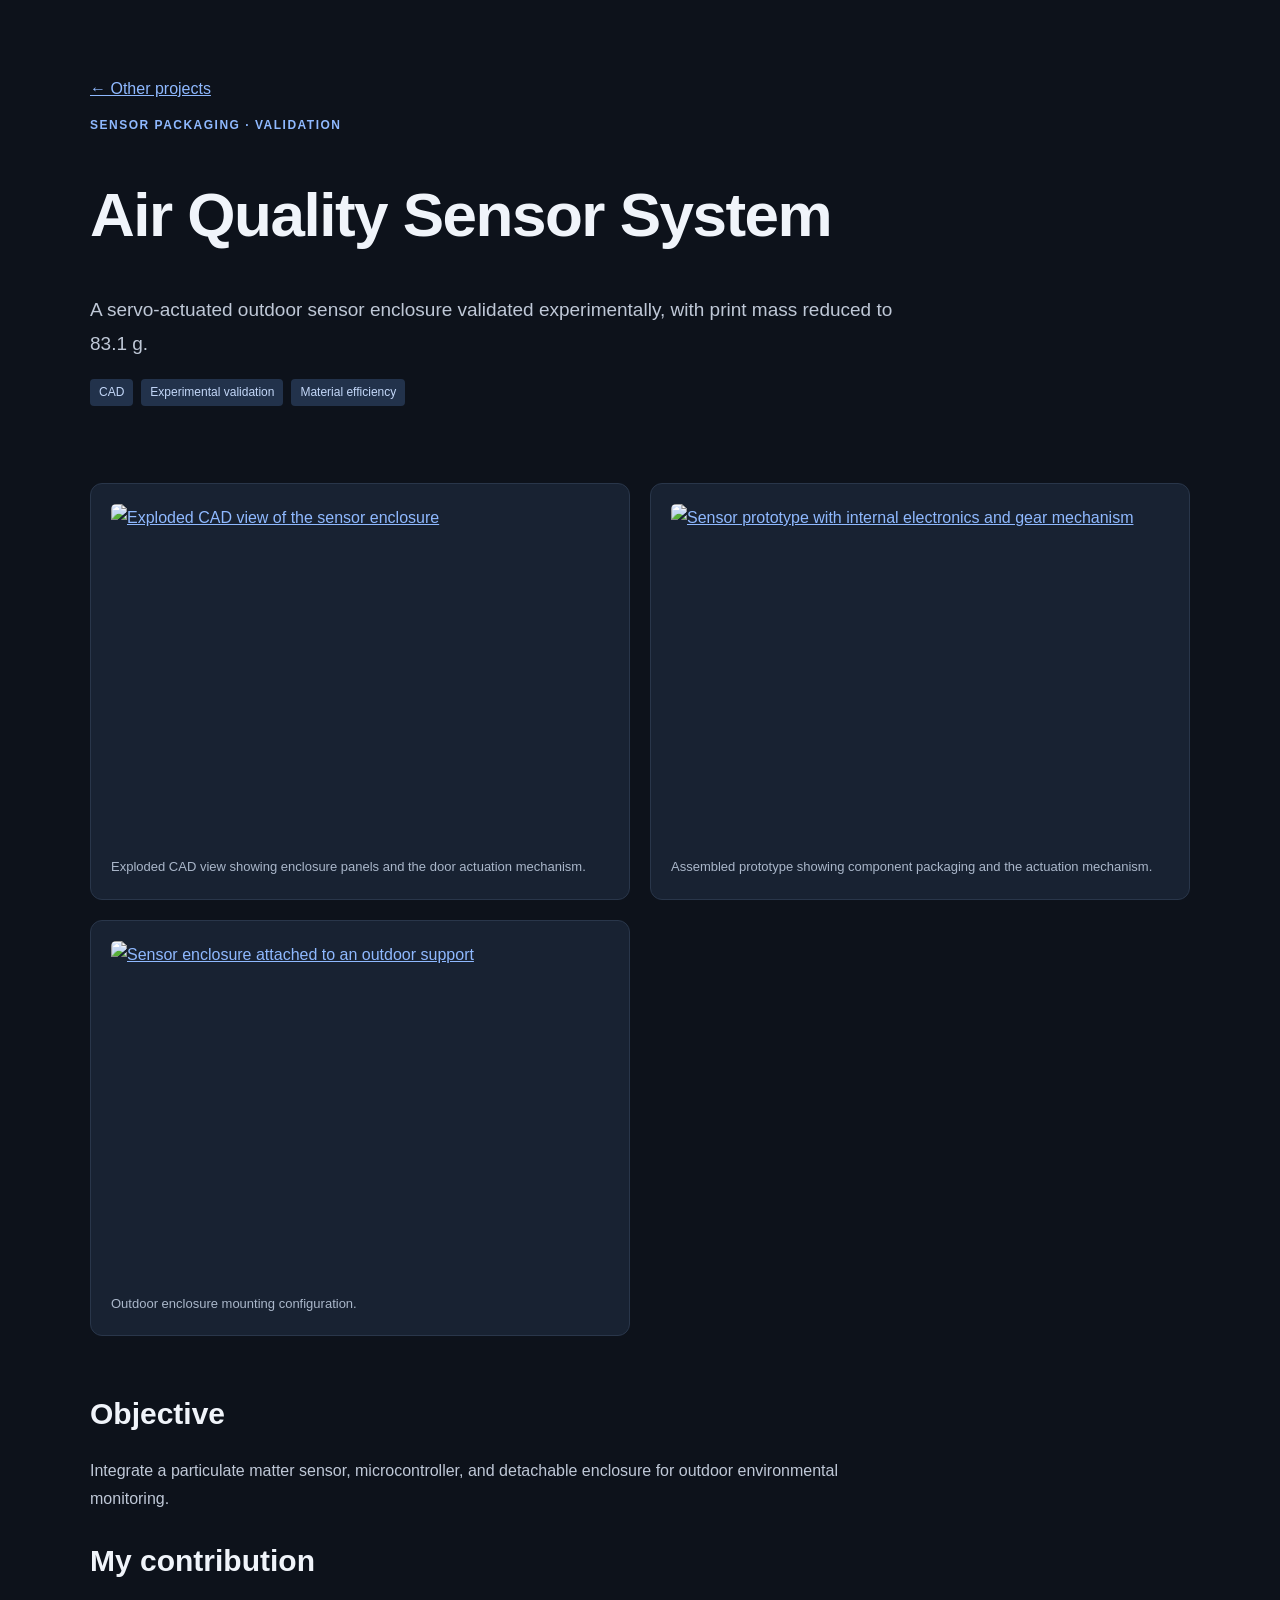
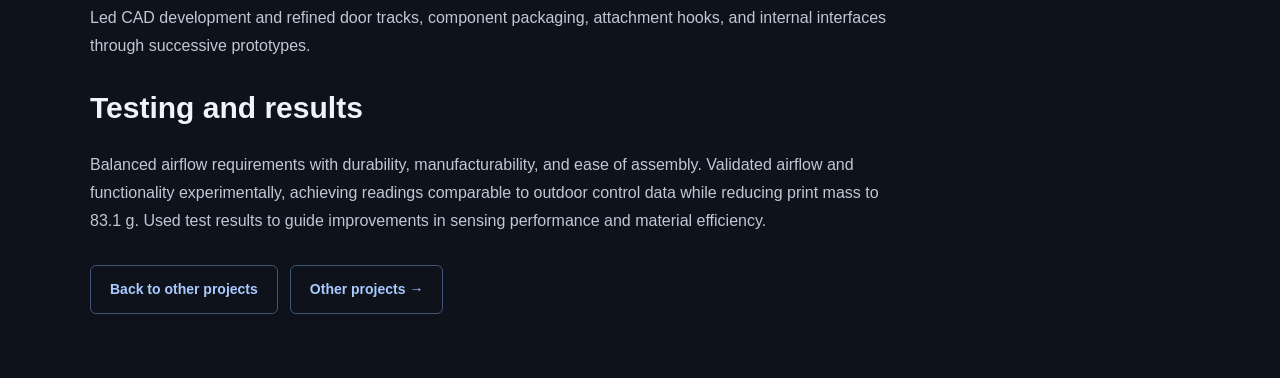
==== commit cc43b880: "Add files via upload" ====
--- a/air-quality.html
+++ b/air-quality.html
@@ -1,2 +1,2 @@
 <!DOCTYPE html>
-<html lang="en"><head><meta charset="utf-8"/><meta content="width=device-width,initial-scale=1" name="viewport"/><meta content="Mikhil George Edattel's mechanical engineering portfolio: design, CAE, prototyping, and systems integration." name="description"/><meta content="dark" name="color-scheme"/><title>Air Quality Sensor System | Mikhil Edattel</title><link href="styles.css" rel="stylesheet"/></head><body><a class="skip" href="#main">Skip to content</a><header class="site-header"><nav aria-label="Main navigation" class="wrap"><a class="brand" href="index.html">Mikhil Edattel<span class="brand-sub">Mechanical Engineering</span></a><div class="links"><a href="index.html#projects">Featured projects</a><a href="other-projects.html">Other projects</a><a href="contact.html">Contact</a><a class="nav-resume" href="MikhilGeorgeEdattel_MechanicalEngineer_Resume.pdf" rel="noopener" target="_blank">Resume ↗</a></div></nav></header><main id="main"><div class="wrap"><div class="hero"><a href="other-projects.html">← Other projects</a><p class="label">Sensor packaging · Validation</p><h1>Air Quality Sensor System</h1><p class="lead">A servo-actuated outdoor sensor enclosure validated experimentally, with print mass reduced to 83.1 g.</p><div class="tags"><span>CAD</span><span>Experimental validation</span><span>Material efficiency</span></div></div><div class="project-gallery"><figure class="gallery"><a aria-label="Open image: Exploded CAD view of the sensor enclosure" href="assets/AirQualitySensor_1.png" rel="noopener" target="_blank"><img alt="Exploded CAD view of the sensor enclosure" loading="lazy" src="assets/AirQualitySensor_1.png"/></a><figcaption>Exploded CAD view showing enclosure panels and the door actuation mechanism.</figcaption></figure><figure class="gallery"><a aria-label="Open image: Sensor prototype with internal electronics and gear mechanism" href="assets/AirQualitySensor_2.png" rel="noopener" target="_blank"><img alt="Sensor prototype with internal electronics and gear mechanism" loading="lazy" src="assets/AirQualitySensor_2.png"/></a><figcaption>Assembled prototype showing component packaging and the actuation mechanism.</figcaption></figure><figure class="gallery"><a aria-label="Open image: Sensor enclosure attached to an outdoor support" href="assets/AirQualitySensor_3.png" rel="noopener" target="_blank"><img alt="Sensor enclosure attached to an outdoor support" loading="lazy" src="assets/AirQualitySensor_3.png"/></a><figcaption>Outdoor enclosure mounting configuration.</figcaption></figure></div><div class="project-copy"><section><h2>Objective</h2><p>Integrate a particulate matter sensor, microcontroller, and detachable enclosure for outdoor environmental monitoring.</p></section><section><h2>My contribution</h2><p>Led CAD development and refined door tracks, component packaging, attachment hooks, and internal interfaces through successive prototypes.</p></section><section><h2>Testing and results</h2><p>Balanced airflow requirements with durability, manufacturability, and ease of assembly. Validated airflow and functionality experimentally, achieving readings comparable to outdoor control data while reducing print mass to 83.1 g. Used test results to guide improvements in sensing performance and material efficiency.</p></section></div><div class="buttons"><a class="button secondary" href="other-projects.html">Back to other projects</a><a class="button secondary" href="other-projects.html">Other projects →</a></div></div></main><footer><div class="wrap">Mikhil George Edattel · Mechanical Engineering Portfolio <a href="mailto:mgeorgee@nd.edu">Get in touch →</a></div></footer></body></html>+<html lang="en"><head><meta charset="utf-8"/><meta content="width=device-width,initial-scale=1" name="viewport"/><meta content="Mikhil George Edattel's mechanical engineering portfolio: design, CAE, prototyping, and systems integration." name="description"/><meta content="dark" name="color-scheme"/><title>Air Quality Sensor System | Mikhil Edattel</title><link href="styles.css" rel="stylesheet"/></head><body><a class="skip" href="#main">Skip to content</a><main id="main"><div class="wrap"><div class="hero"><a href="other-projects.html">← Other projects</a><p class="label">Sensor packaging · Validation</p><h1>Air Quality Sensor System</h1><p class="lead">A servo-actuated outdoor sensor enclosure validated experimentally, with print mass reduced to 83.1 g.</p><div class="tags"><span>CAD</span><span>Experimental validation</span><span>Material efficiency</span></div></div><div class="project-gallery"><figure class="gallery"><a aria-label="Open image: Exploded CAD view of the sensor enclosure" href="assets/AirQualitySensor_1.png" rel="noopener" target="_blank"><img alt="Exploded CAD view of the sensor enclosure" loading="lazy" src="assets/AirQualitySensor_1.png"/></a><figcaption>Exploded CAD view showing enclosure panels and the door actuation mechanism.</figcaption></figure><figure class="gallery"><a aria-label="Open image: Sensor prototype with internal electronics and gear mechanism" href="assets/AirQualitySensor_2.png" rel="noopener" target="_blank"><img alt="Sensor prototype with internal electronics and gear mechanism" loading="lazy" src="assets/AirQualitySensor_2.png"/></a><figcaption>Assembled prototype showing component packaging and the actuation mechanism.</figcaption></figure><figure class="gallery"><a aria-label="Open image: Sensor enclosure attached to an outdoor support" href="assets/AirQualitySensor_3.png" rel="noopener" target="_blank"><img alt="Sensor enclosure attached to an outdoor support" loading="lazy" src="assets/AirQualitySensor_3.png"/></a><figcaption>Outdoor enclosure mounting configuration.</figcaption></figure></div><div class="project-copy"><section><h2>Objective</h2><p>Integrate a particulate matter sensor, microcontroller, and detachable enclosure for outdoor environmental monitoring.</p></section><section><h2>My contribution</h2><p>Led CAD development and refined door tracks, component packaging, attachment hooks, and internal interfaces through successive prototypes.</p></section><section><h2>Testing and results</h2><p>Balanced airflow requirements with durability, manufacturability, and ease of assembly. Validated airflow and functionality experimentally, achieving readings comparable to outdoor control data while reducing print mass to 83.1 g. Used test results to guide improvements in sensing performance and material efficiency.</p></section></div><div class="buttons"><a class="button secondary" href="other-projects.html">Back to other projects</a><a class="button secondary" href="other-projects.html">Other projects →</a></div></div></main></body></html>
--- a/styles.css
+++ b/styles.css
@@ -26,3 +26,8 @@
 .home-projects .card .label{font-size:11px}
 @media(max-width:700px){.outcomes{gap:12px}.project-snapshot{padding:19px}.project-dek{font-size:16px}.outcome strong{font-size:20px}.outcome span{font-size:12px}.site-header .links{gap:11px;font-size:12px}}
 @media(max-width:460px){.outcomes{grid-template-columns:1fr}.outcome{padding-top:10px}}
+
+/* Footer-free layout: leave room after the final controls on every page. */
+main{padding-bottom:64px}
+main.other-page{padding-bottom:88px}
+@media(max-width:700px){main{padding-bottom:48px}main.other-page{padding-bottom:72px}}
